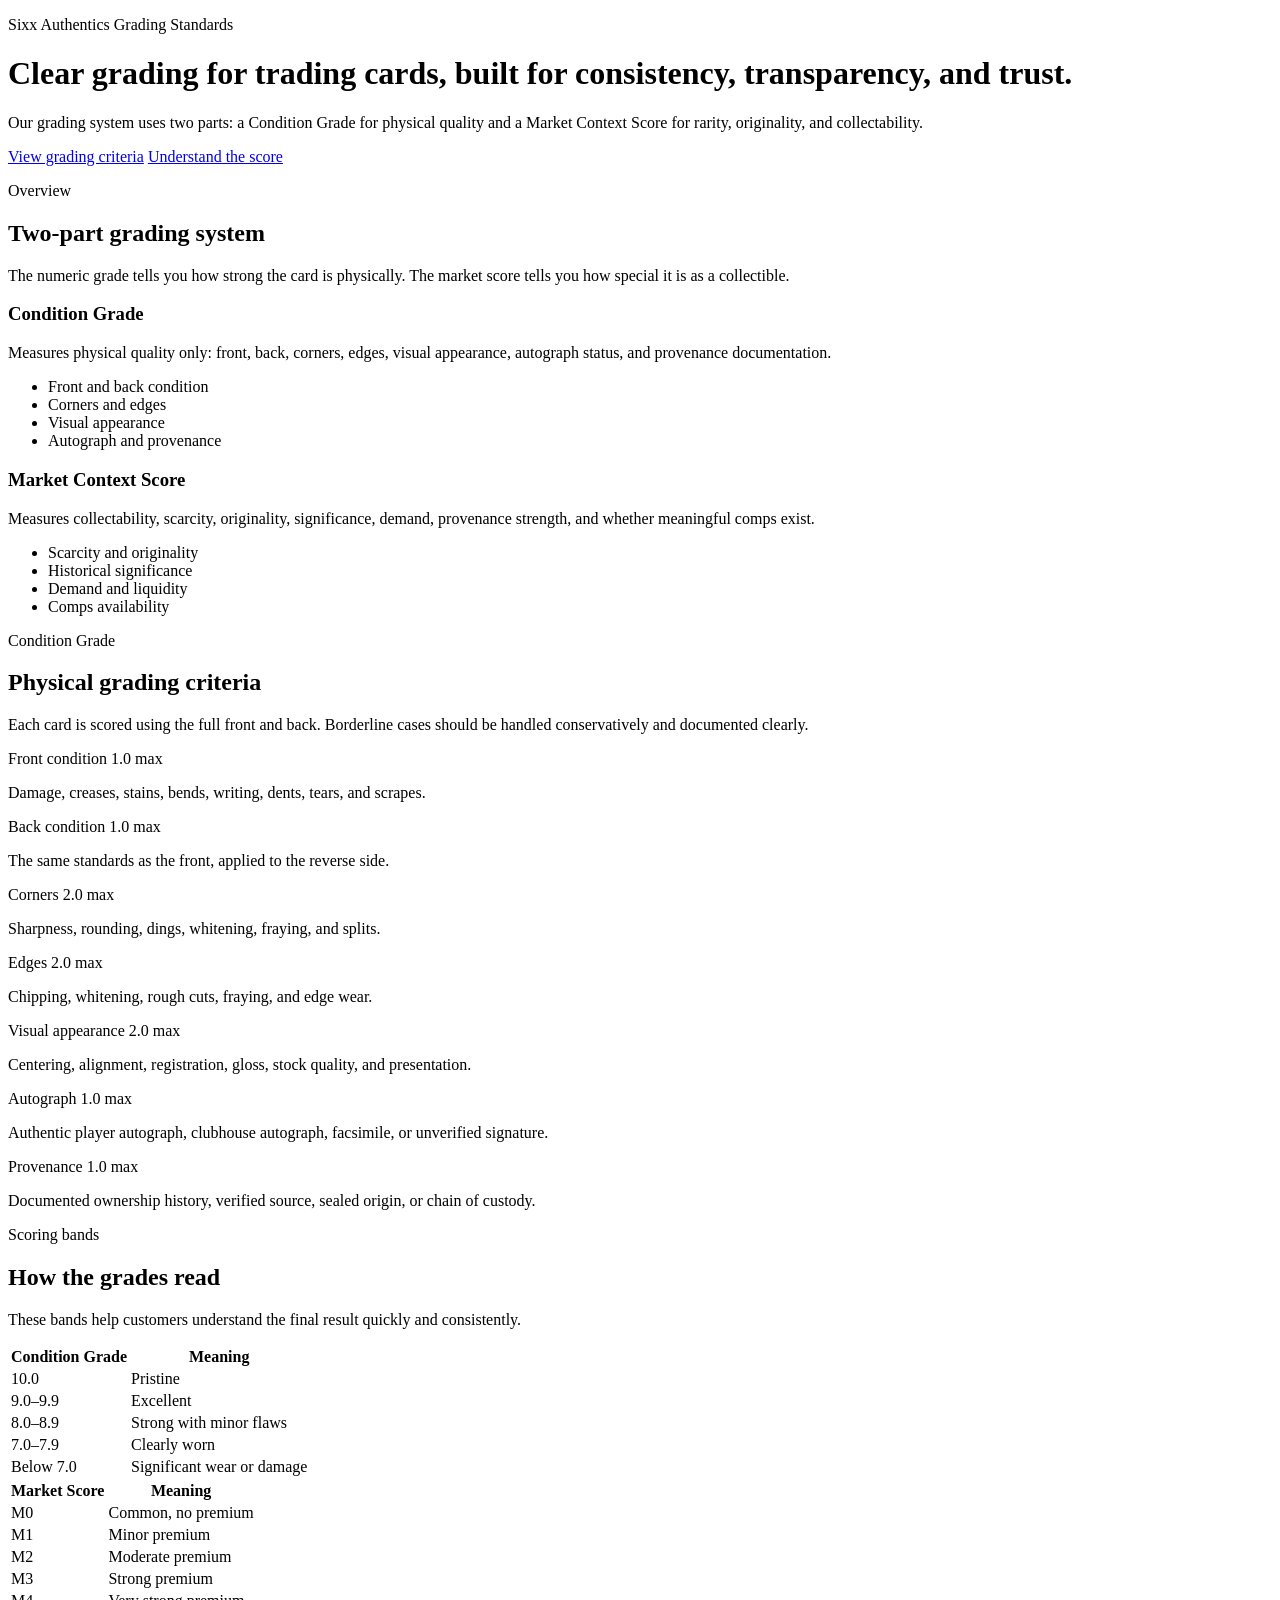
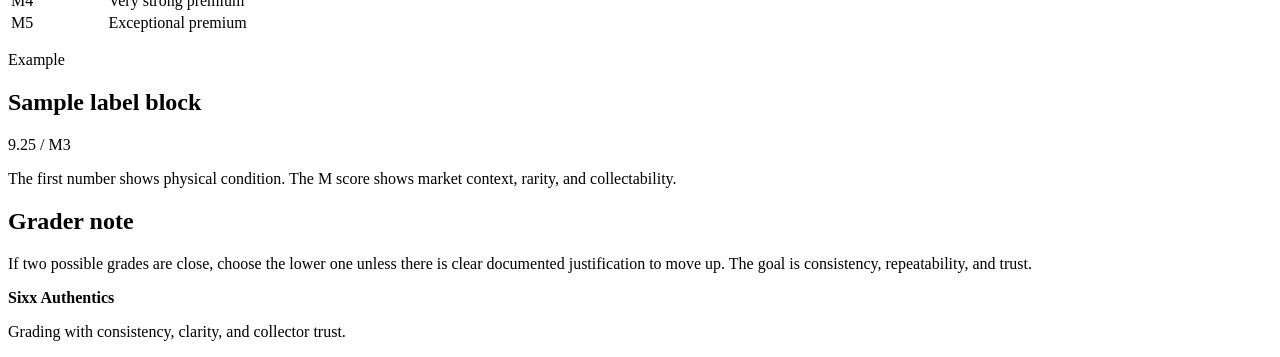
==== index.html @ dee2cda7 "Create index.html" ====
<!DOCTYPE html>
<html lang="en">
<head>
  <meta charset="UTF-8" />
  <meta name="viewport" content="width=device-width, initial-scale=1.0" />
  <title>Sixx Authentics | Grading Standards</title>
  <meta name="description" content="Sixx Authentics grading standards for trading cards. Learn how Condition Grade and Market Context Score work." />
  <link rel="stylesheet" href="styles.css" />
</head>
<body>
  <header class="hero">
    <div class="hero-inner">
      <p class="eyebrow">Sixx Authentics Grading Standards</p>
      <h1>Clear grading for trading cards, built for consistency, transparency, and trust.</h1>
      <p class="hero-copy">
        Our grading system uses two parts: a Condition Grade for physical quality and a Market Context Score for rarity, originality, and collectability.
      </p>
      <div class="hero-actions">
        <a class="btn btn-primary" href="#standards">View grading criteria</a>
        <a class="btn btn-secondary" href="#scoring">Understand the score</a>
      </div>
    </div>
  </header>

  <main>
    <section class="section" id="overview">
      <div class="section-header">
        <p class="section-label">Overview</p>
        <h2>Two-part grading system</h2>
        <p>
          The numeric grade tells you how strong the card is physically. The market score tells you how special it is as a collectible.
        </p>
      </div>

      <div class="two-column">
        <article class="info-card">
          <h3>Condition Grade</h3>
          <p>
            Measures physical quality only: front, back, corners, edges, visual appearance, autograph status, and provenance documentation.
          </p>
          <ul>
            <li>Front and back condition</li>
            <li>Corners and edges</li>
            <li>Visual appearance</li>
            <li>Autograph and provenance</li>
          </ul>
        </article>

        <article class="info-card">
          <h3>Market Context Score</h3>
          <p>
            Measures collectability, scarcity, originality, significance, demand, provenance strength, and whether meaningful comps exist.
          </p>
          <ul>
            <li>Scarcity and originality</li>
            <li>Historical significance</li>
            <li>Demand and liquidity</li>
            <li>Comps availability</li>
          </ul>
        </article>
      </div>
    </section>

    <section class="section" id="standards">
      <div class="section-header">
        <p class="section-label">Condition Grade</p>
        <h2>Physical grading criteria</h2>
        <p>
          Each card is scored using the full front and back. Borderline cases should be handled conservatively and documented clearly.
        </p>
      </div>

      <div class="score-grid">
        <article class="score-card">
          <div class="score-top">
            <span class="score-name">Front condition</span>
            <span class="score-value">1.0 max</span>
          </div>
          <p>Damage, creases, stains, bends, writing, dents, tears, and scrapes.</p>
        </article>

        <article class="score-card">
          <div class="score-top">
            <span class="score-name">Back condition</span>
            <span class="score-value">1.0 max</span>
          </div>
          <p>The same standards as the front, applied to the reverse side.</p>
        </article>

        <article class="score-card">
          <div class="score-top">
            <span class="score-name">Corners</span>
            <span class="score-value">2.0 max</span>
          </div>
          <p>Sharpness, rounding, dings, whitening, fraying, and splits.</p>
        </article>

        <article class="score-card">
          <div class="score-top">
            <span class="score-name">Edges</span>
            <span class="score-value">2.0 max</span>
          </div>
          <p>Chipping, whitening, rough cuts, fraying, and edge wear.</p>
        </article>

        <article class="score-card">
          <div class="score-top">
            <span class="score-name">Visual appearance</span>
            <span class="score-value">2.0 max</span>
          </div>
          <p>Centering, alignment, registration, gloss, stock quality, and presentation.</p>
        </article>

        <article class="score-card">
          <div class="score-top">
            <span class="score-name">Autograph</span>
            <span class="score-value">1.0 max</span>
          </div>
          <p>Authentic player autograph, clubhouse autograph, facsimile, or unverified signature.</p>
        </article>

        <article class="score-card">
          <div class="score-top">
            <span class="score-name">Provenance</span>
            <span class="score-value">1.0 max</span>
          </div>
          <p>Documented ownership history, verified source, sealed origin, or chain of custody.</p>
        </article>
      </div>
    </section>

    <section class="section" id="scoring">
      <div class="section-header">
        <p class="section-label">Scoring bands</p>
        <h2>How the grades read</h2>
        <p>
          These bands help customers understand the final result quickly and consistently.
        </p>
      </div>

      <div class="table-wrap">
        <table>
          <thead>
            <tr>
              <th>Condition Grade</th>
              <th>Meaning</th>
            </tr>
          </thead>
          <tbody>
            <tr>
              <td>10.0</td>
              <td>Pristine</td>
            </tr>
            <tr>
              <td>9.0–9.9</td>
              <td>Excellent</td>
            </tr>
            <tr>
              <td>8.0–8.9</td>
              <td>Strong with minor flaws</td>
            </tr>
            <tr>
              <td>7.0–7.9</td>
              <td>Clearly worn</td>
            </tr>
            <tr>
              <td>Below 7.0</td>
              <td>Significant wear or damage</td>
            </tr>
          </tbody>
        </table>
      </div>

      <div class="table-wrap">
        <table>
          <thead>
            <tr>
              <th>Market Score</th>
              <th>Meaning</th>
            </tr>
          </thead>
          <tbody>
            <tr>
              <td>M0</td>
              <td>Common, no premium</td>
            </tr>
            <tr>
              <td>M1</td>
              <td>Minor premium</td>
            </tr>
            <tr>
              <td>M2</td>
              <td>Moderate premium</td>
            </tr>
            <tr>
              <td>M3</td>
              <td>Strong premium</td>
            </tr>
            <tr>
              <td>M4</td>
              <td>Very strong premium</td>
            </tr>
            <tr>
              <td>M5</td>
              <td>Exceptional premium</td>
            </tr>
          </tbody>
        </table>
      </div>
    </section>

    <section class="section">
      <div class="section-header">
        <p class="section-label">Example</p>
        <h2>Sample label block</h2>
      </div>

      <div class="example-block">
        <div class="example-label">9.25 / M3</div>
        <p>
          The first number shows physical condition. The M score shows market context, rarity, and collectability.
        </p>
      </div>
    </section>

    <section class="section">
      <div class="callout">
        <h2>Grader note</h2>
        <p>
          If two possible grades are close, choose the lower one unless there is clear documented justification to move up. The goal is consistency, repeatability, and trust.
        </p>
      </div>
    </section>
  </main>

  <footer class="footer">
    <p><strong>Sixx Authentics</strong></p>
    <p>Grading with consistency, clarity, and collector trust.</p>
  </footer>
</body>
</html>
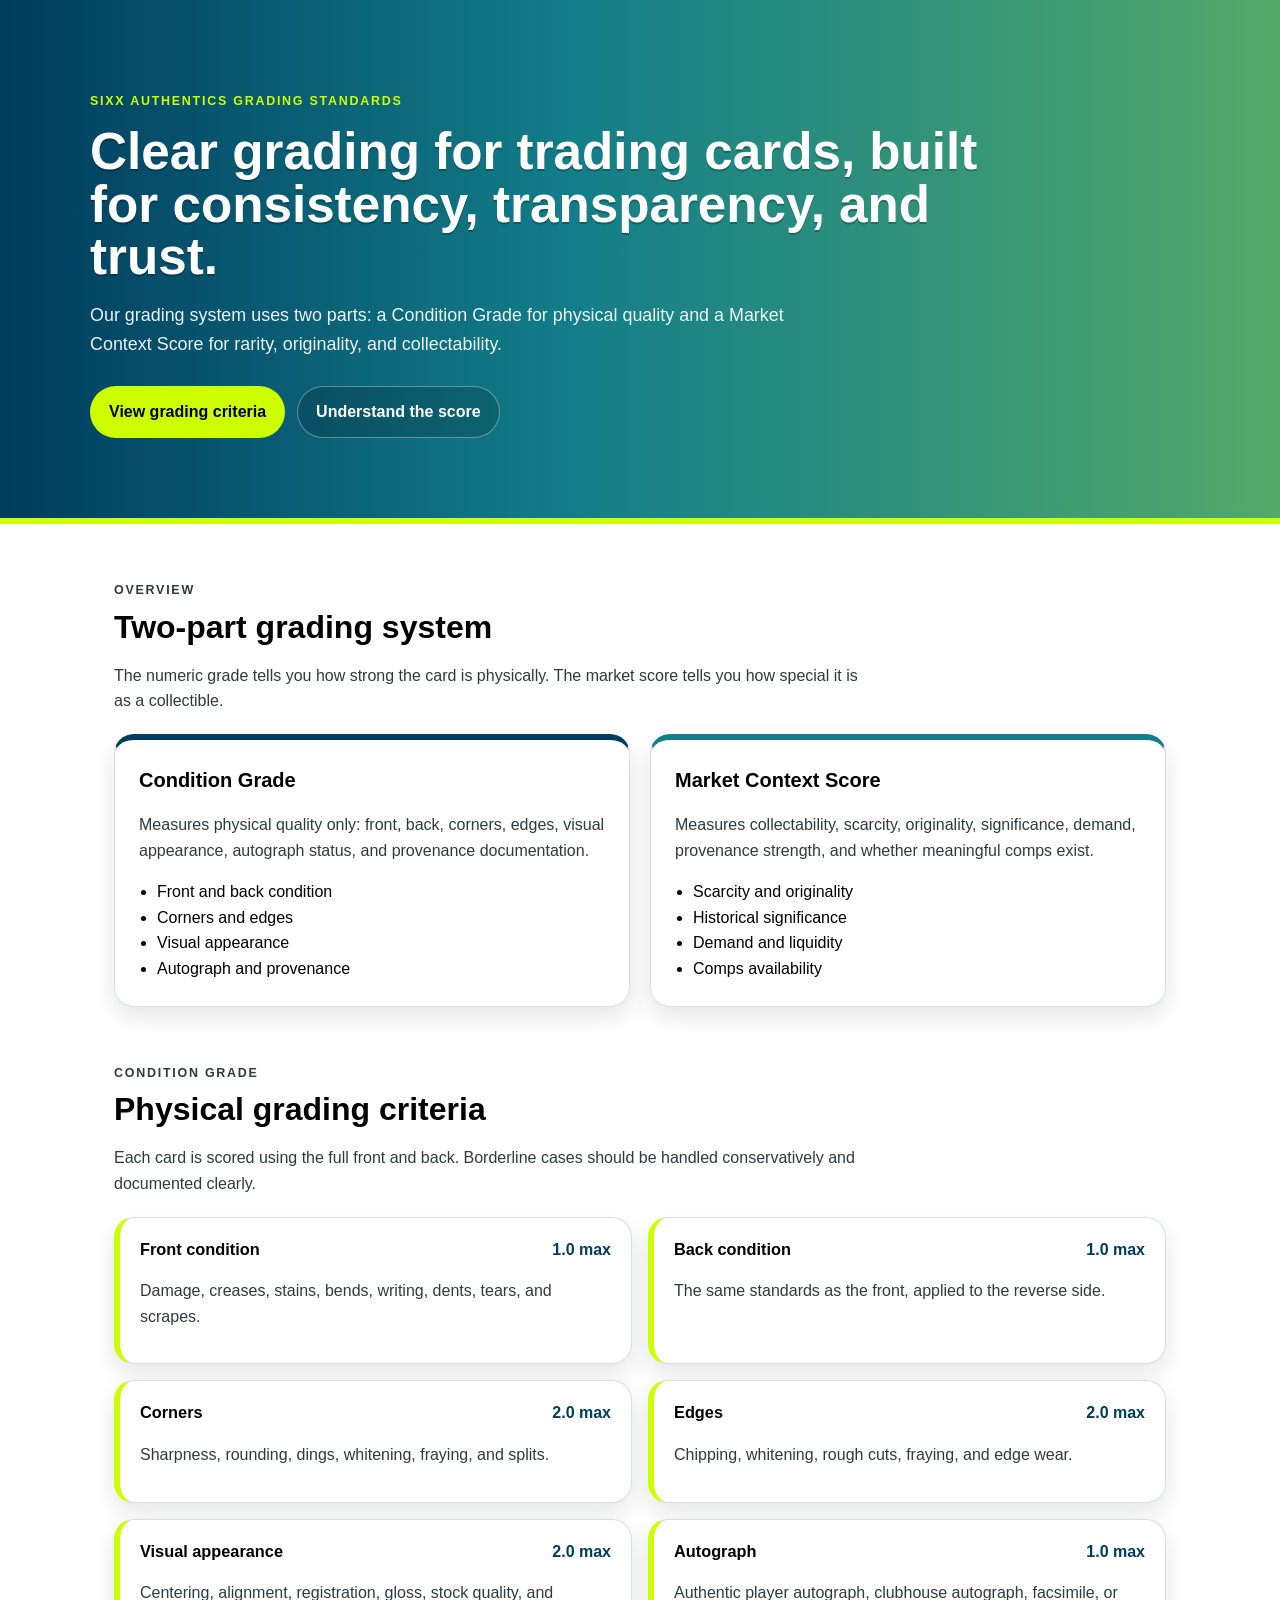
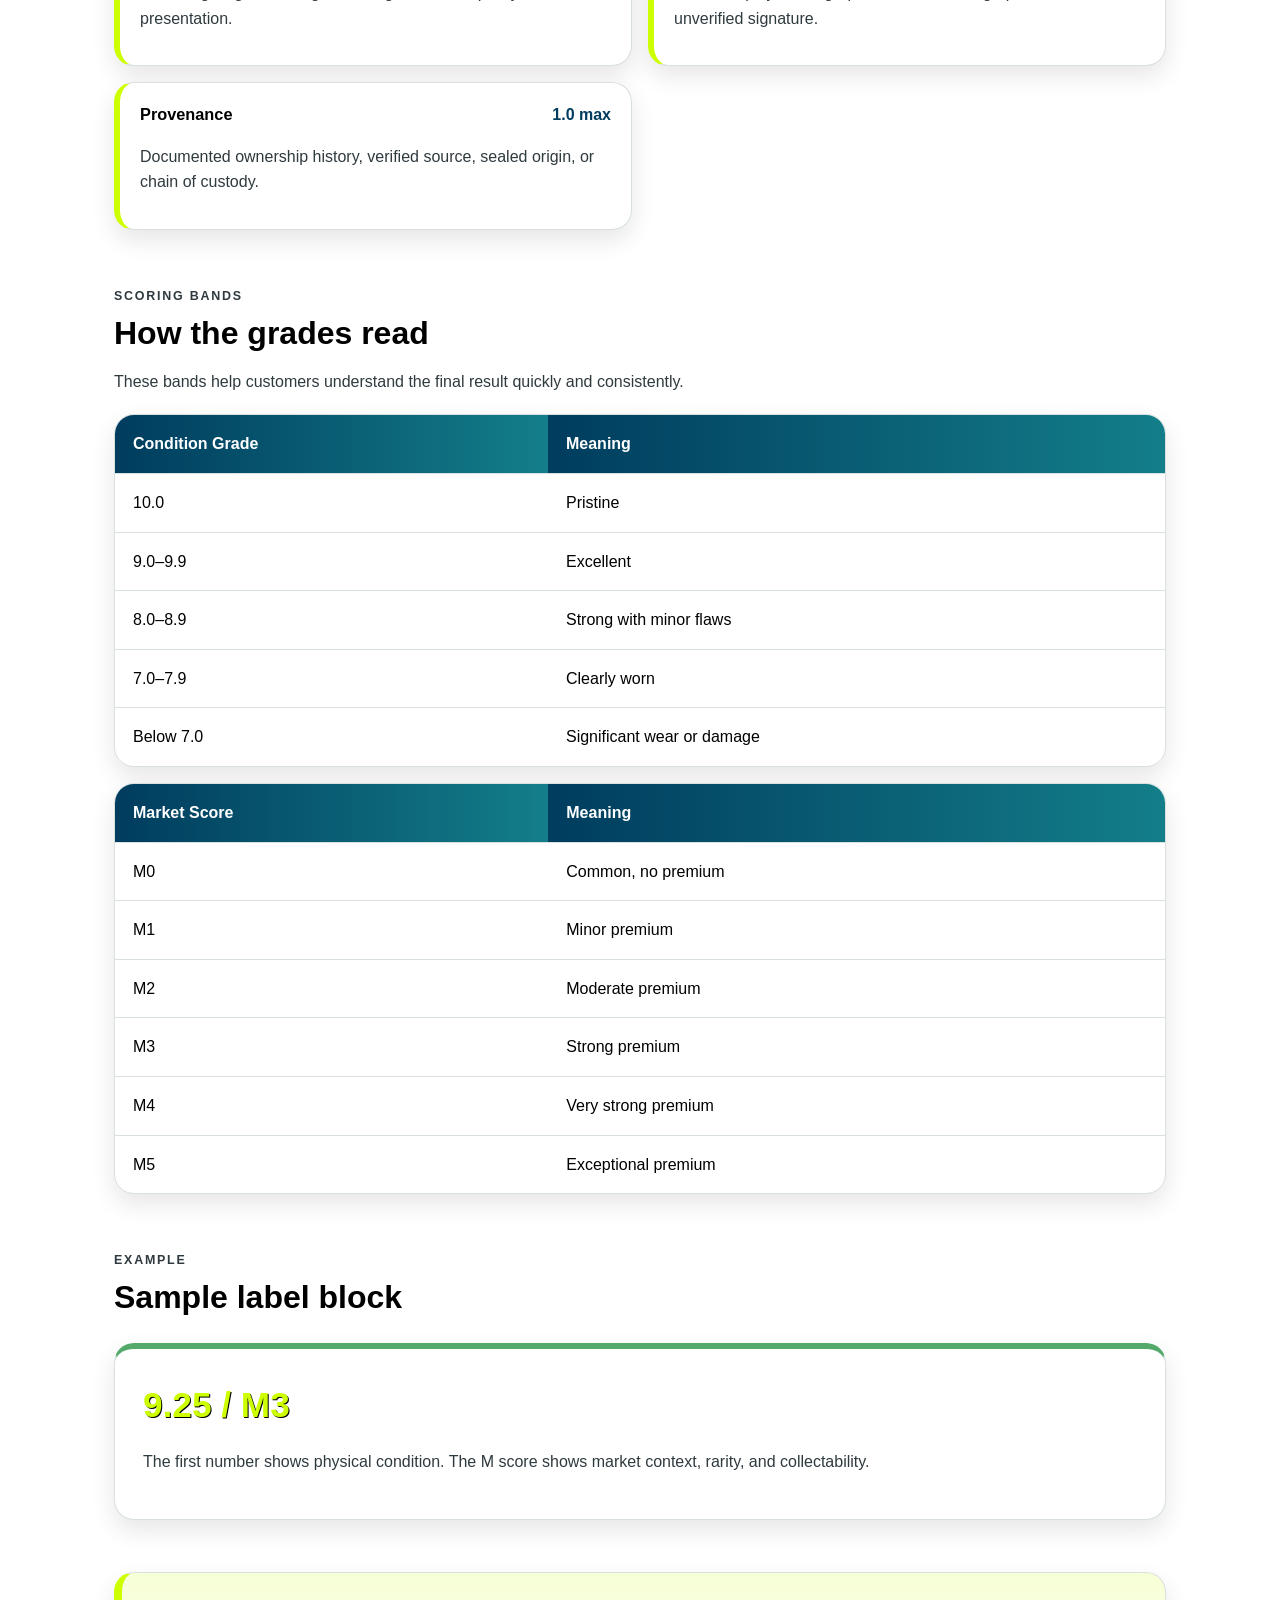
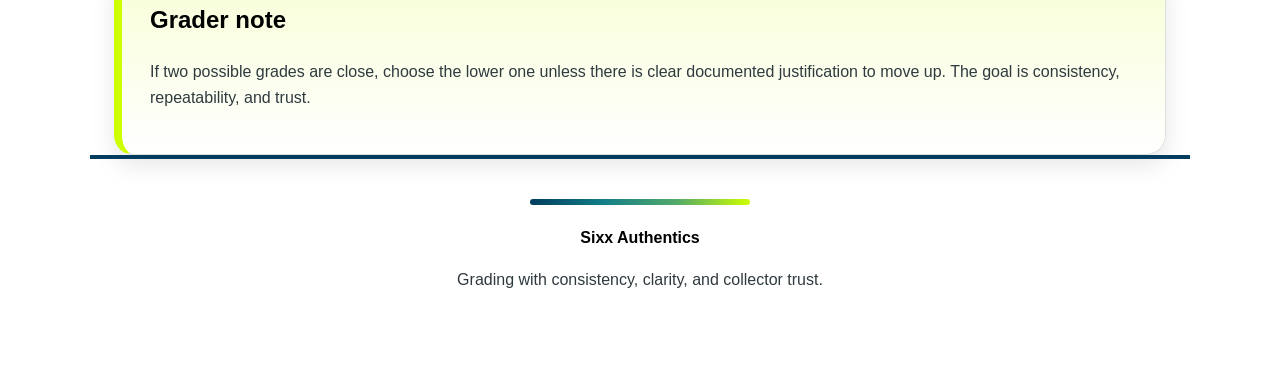
==== commit ed81d3c8: "Update index.html updated look and feel to reflect brand colors" ====
--- a/index.html
+++ b/index.html
@@ -16,7 +16,7 @@
         Our grading system uses two parts: a Condition Grade for physical quality and a Market Context Score for rarity, originality, and collectability.
       </p>
       <div class="hero-actions">
-        <a class="btn btn-primary" href="#standards">View grading criteria</a>
+        <a class="btn btn-primary" href="#overview">View grading criteria</a>
         <a class="btn btn-secondary" href="#scoring">Understand the score</a>
       </div>
     </div>
--- a/styles.css
+++ b/styles.css
@@ -0,0 +1,290 @@
+:root {
+  --bg: #ffffff;
+  --surface: #ffffff;
+  --surface-alt: #f5f7f7;
+  --text: #000000;
+  --muted: #2f3a3f;
+  --brand: #000000;
+  --brand-accent: #cdff00;
+  --blue: #003c5e;
+  --green: #53a969;
+  --teal: #137e89;
+  --aqua: #1aa1a1;
+  --border: #d9e1df;
+  --shadow: 0 10px 24px rgba(0, 0, 0, 0.10);
+  --radius: 20px;
+}
+
+* {
+  box-sizing: border-box;
+}
+
+html {
+  scroll-behavior: smooth;
+}
+
+body {
+  margin: 0;
+  font-family: -apple-system, BlinkMacSystemFont, "Segoe UI", Roboto, Helvetica, Arial, sans-serif;
+  background: var(--bg);
+  color: var(--text);
+  line-height: 1.6;
+}
+
+a {
+  color: inherit;
+  text-decoration: none;
+}
+
+.hero {
+  background: linear-gradient(90deg, var(--blue) 0%, var(--teal) 45%, var(--green) 100%);
+  color: #ffffff;
+  padding: 80px 24px;
+  border-bottom: 6px solid var(--brand-accent);
+}
+
+.hero-inner,
+.section,
+.footer {
+  max-width: 1100px;
+  margin: 0 auto;
+}
+
+.eyebrow,
+.section-label {
+  display: inline-block;
+  text-transform: uppercase;
+  letter-spacing: 0.14em;
+  font-size: 0.78rem;
+  font-weight: 800;
+  color: var(--brand-accent);
+  margin-bottom: 14px;
+}
+
+.hero h1 {
+  font-size: clamp(2.4rem, 4vw, 4.4rem);
+  line-height: 1.02;
+  margin: 0;
+  max-width: 920px;
+  text-shadow: 0 2px 0 rgba(0, 0, 0, 0.25);
+}
+
+.hero-copy {
+  max-width: 760px;
+  font-size: 1.12rem;
+  margin: 18px 0 0;
+  color: rgba(255, 255, 255, 0.92);
+}
+
+.hero-actions {
+  display: flex;
+  gap: 12px;
+  flex-wrap: wrap;
+  margin-top: 28px;
+}
+
+.btn {
+  display: inline-block;
+  padding: 12px 18px;
+  border-radius: 999px;
+  font-weight: 800;
+  border: 1px solid transparent;
+  transition: transform 0.15s ease, background 0.15s ease, border-color 0.15s ease;
+}
+
+.btn:hover {
+  transform: translateY(-1px);
+}
+
+.btn-primary {
+  background: var(--brand-accent);
+  color: #000000;
+}
+
+.btn-secondary {
+  background: rgba(0, 0, 0, 0.15);
+  border-color: rgba(255, 255, 255, 0.35);
+  color: #ffffff;
+}
+
+.section {
+  padding: 52px 24px 0;
+}
+
+.section-header {
+  margin-bottom: 20px;
+}
+
+.section-header h2 {
+  font-size: clamp(1.6rem, 2.5vw, 2.35rem);
+  margin: 0 0 10px;
+}
+
+.section-header p {
+  max-width: 760px;
+  color: var(--muted);
+  margin: 0;
+}
+
+.two-column {
+  display: grid;
+  grid-template-columns: repeat(2, minmax(0, 1fr));
+  gap: 20px;
+}
+
+.info-card,
+.score-card,
+.example-block,
+.callout {
+  background: var(--surface);
+  border: 1px solid var(--border);
+  border-radius: var(--radius);
+  box-shadow: var(--shadow);
+}
+
+.info-card {
+  padding: 24px;
+  border-top: 6px solid var(--blue);
+}
+
+.info-card:nth-child(2) {
+  border-top-color: var(--teal);
+}
+
+.info-card h3 {
+  margin-top: 0;
+  margin-bottom: 10px;
+  font-size: 1.25rem;
+}
+
+.info-card p,
+.score-card p,
+.example-block p,
+.callout p {
+  color: var(--muted);
+}
+
+.info-card ul {
+  margin: 16px 0 0;
+  padding-left: 18px;
+}
+
+.score-grid {
+  display: grid;
+  grid-template-columns: repeat(2, minmax(0, 1fr));
+  gap: 16px;
+}
+
+.score-card {
+  padding: 18px 20px;
+  border-left: 6px solid var(--brand-accent);
+}
+
+.score-top {
+  display: flex;
+  justify-content: space-between;
+  gap: 12px;
+  align-items: baseline;
+  margin-bottom: 10px;
+}
+
+.score-name {
+  font-weight: 800;
+  font-size: 1.02rem;
+}
+
+.score-value {
+  color: var(--blue);
+  font-weight: 900;
+  white-space: nowrap;
+}
+
+.table-wrap {
+  overflow-x: auto;
+  margin: 16px 0 0;
+  background: var(--surface);
+  border: 1px solid var(--border);
+  border-radius: var(--radius);
+  box-shadow: var(--shadow);
+}
+
+table {
+  width: 100%;
+  border-collapse: collapse;
+}
+
+th,
+td {
+  text-align: left;
+  padding: 16px 18px;
+  border-bottom: 1px solid var(--border);
+}
+
+th {
+  background: linear-gradient(90deg, var(--blue), var(--teal));
+  color: #ffffff;
+  font-weight: 800;
+}
+
+tbody tr:last-child td {
+  border-bottom: none;
+}
+
+.example-block {
+  padding: 28px;
+  border-top: 6px solid var(--green);
+}
+
+.example-label {
+  font-size: 2.2rem;
+  font-weight: 900;
+  color: var(--brand-accent);
+  margin-bottom: 10px;
+  text-shadow: 1px 1px 0 #000000;
+}
+
+.callout {
+  padding: 28px;
+  background: linear-gradient(180deg, rgba(205, 255, 0, 0.16) 0%, #ffffff 100%);
+  border-left: 8px solid var(--brand-accent);
+}
+
+.callout h2 {
+  margin-top: 0;
+}
+
+.footer {
+  padding: 40px 24px 56px;
+  text-align: center;
+  color: var(--muted);
+  border-top: 4px solid var(--blue);
+}
+
+.footer strong {
+  color: var(--text);
+}
+
+.footer::before {
+  content: "";
+  display: block;
+  height: 6px;
+  margin: 0 auto 20px;
+  max-width: 220px;
+  background: linear-gradient(90deg, var(--blue), var(--teal), var(--green), var(--brand-accent));
+  border-radius: 999px;
+}
+
+@media (max-width: 800px) {
+  .two-column,
+  .score-grid {
+    grid-template-columns: 1fr;
+  }
+
+  .hero {
+    padding: 56px 20px;
+  }
+
+  .section {
+    padding: 36px 20px 0;
+  }
+}
